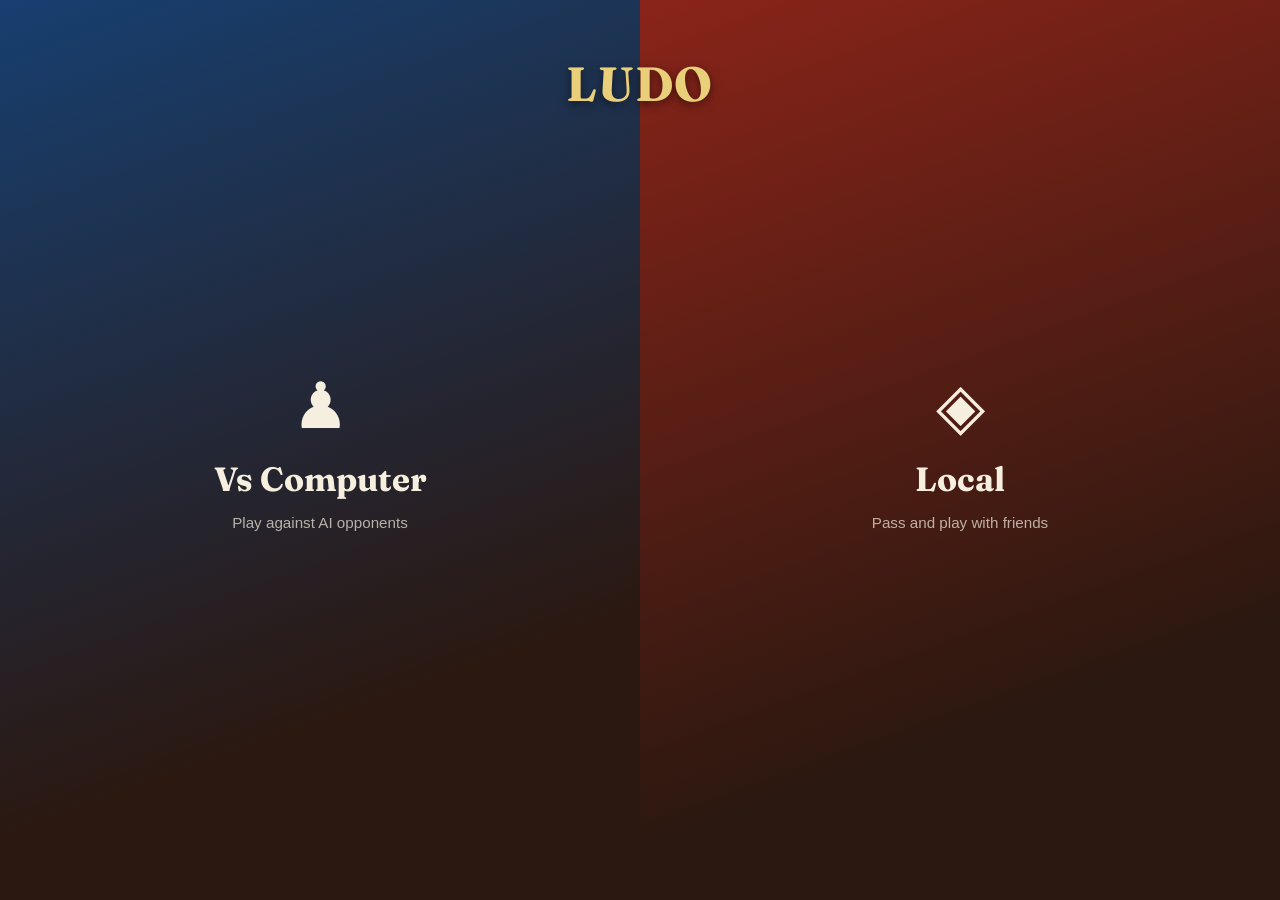
==== game.html @ f660180b "Initial commit" ====
<!DOCTYPE html>
<html lang="en">
<head>
<meta charset="UTF-8">
<meta name="viewport" content="width=device-width, initial-scale=1, viewport-fit=cover">
<title>Ludo — Game</title>
<link rel="stylesheet" href="css/style.css">
</head>
<body>

<div id="game" class="screen active">
  <div class="game-top">
    <div class="turn-banner" id="turnBanner"></div>
    <button class="quit-btn" id="quitBtn">Exit</button>
  </div>
  <div class="arena">
    <div class="table">
      <div class="dice-slot tl"></div>
      <div class="dice-slot tr"></div>
      <div class="board-wrap"><div class="board" id="board"></div></div>
      <div class="dice-slot bl"></div>
      <div class="dice-slot br"></div>
    </div>
  </div>
  <div class="log-line" id="logLine"></div>
</div>

<div class="winner-overlay" id="winnerOverlay">
  <h2 id="winnerText"></h2>
  <button class="start-btn" id="playAgainBtn">Play Again</button>
</div>

<script src="js/constants.js"></script>
<script src="js/storage.js"></script>
<script src="js/game-state.js"></script>
<script src="js/rules.js"></script>
<script src="js/ai.js"></script>
<script src="js/board.js"></script>
<script src="js/render.js"></script>
<script src="js/dice.js"></script>
<script src="js/game.js"></script>
</body>
</html>
---- css/style.css ----
@import url('https://fonts.googleapis.com/css2?family=Fraunces:wght@500;600;700&family=Inter:wght@400;500;600;700&display=swap');

:root{
  --wood-dark:#2b1810; --wood:#4a2e1f; --wood-light:#6b4226;
  --ivory:#f1e7d0; --ivory-2:#e8dabb;
  --ink:#2a1a10; --cream:#f6efe0;
  --red:#c0392b;   --red-d:#8a2419;
  --green:#1e8449; --green-d:#125c31;
  --yellow:#e1a014; --yellow-d:#a9760a;
  --blue:#2461a8;  --blue-d:#173f70;
  --gold:#c9a227; --gold-light:#e9cf7a; --gold-deep:#8a6f1c;
  --font-display:'Fraunces',serif; --font-body:'Inter',sans-serif;
}
*{box-sizing:border-box;margin:0;padding:0;}
html,body{height:100%;width:100%;overflow:hidden;position:fixed;inset:0;}
body{
  font-family:var(--font-body);
  background:radial-gradient(ellipse at 50% 30%,var(--wood-light) 0%,var(--wood) 55%,var(--wood-dark) 100%);
  color:var(--cream);
  display:flex;align-items:center;justify-content:center;
  padding-top:env(safe-area-inset-top,0px); padding-bottom:env(safe-area-inset-bottom,0px);
}

.screen{position:fixed;inset:0;display:none;flex-direction:column;align-items:center;justify-content:center;overflow:hidden;}
.screen.active{display:flex;}
@keyframes fadeIn{from{opacity:0;transform:translateY(10px);}to{opacity:1;transform:translateY(0);}}

/* ---------------- HOME ---------------- */
#home{flex-direction:row;}
.home-panel{
  flex:1;height:100%;display:flex;flex-direction:column;align-items:center;justify-content:center;gap:1.1em;
  cursor:pointer;position:relative;transition:flex .35s ease;border:none;background:none;color:var(--cream);
}
.home-panel:hover{flex:1.12;}
.home-panel.computer{background:linear-gradient(160deg,var(--blue-d),var(--wood-dark) 75%);}
.home-panel.local{background:linear-gradient(160deg,var(--red-d),var(--wood-dark) 75%);}
.home-panel .icon{font-size:clamp(2.6rem,6vw,4rem);}
.home-panel .label{font-family:var(--font-display);font-weight:700;font-size:clamp(1.3rem,3.4vw,2.1rem);}
.home-panel .sub{opacity:.7;font-size:clamp(.75rem,1.6vw,.95rem);max-width:70%;text-align:center;}
.home-title{
  position:absolute;top:6%;left:50%;transform:translateX(-50%);
  font-family:var(--font-display);font-weight:700;letter-spacing:.03em;
  font-size:clamp(1.8rem,4.4vw,3rem);color:var(--gold-light);
  text-shadow:0 3px 10px rgba(0,0,0,.5);z-index:2;pointer-events:none;
}

/* ---------------- SETUP ---------------- */
/* Each player is a full-bleed seat in their own game color, same recipe as the home panels. */
.tone-red{--tone:var(--red);--tone-d:var(--red-d);}
.tone-green{--tone:var(--green);--tone-d:var(--green-d);}
.tone-yellow{--tone:var(--yellow);--tone-d:var(--yellow-d);}
.tone-blue{--tone:var(--blue);--tone-d:var(--blue-d);}

.lineup{position:absolute;inset:0;display:flex;}
.seat{
  flex:0 1 0%;min-width:0;min-height:0;overflow:hidden;height:100%;
  display:flex;flex-direction:column;align-items:center;justify-content:center;gap:.9em;
  background:linear-gradient(160deg,var(--tone-d),var(--wood-dark) 75%);
  opacity:0;pointer-events:none;cursor:pointer;
  transition:flex-grow .35s ease,flex-basis .35s ease,opacity .3s ease,filter .2s ease;
}
.seat.active{flex:1 1 0%;opacity:1;pointer-events:auto;}
.seat.active:hover{filter:brightness(1.1);}
.seat-icon{font-size:clamp(2.4rem,5.6vw,3.6rem);color:var(--cream);}
.seat-extra{height:4.6rem;display:flex;flex-direction:column;align-items:center;justify-content:flex-end;gap:.5rem;}
.seat-team{font:600 .85rem var(--font-body);color:rgba(246,239,224,.85);text-shadow:0 2px 6px rgba(0,0,0,.4);}
.seat-colors{display:flex;gap:clamp(.4rem,1.2vw,.7rem);}
.color-dot{
  width:clamp(1.9rem,3vw,2.3rem);aspect-ratio:1;border-radius:50%;border:none;background:var(--tone);
  cursor:pointer;transition:transform .15s ease;
}
.color-dot:hover{transform:scale(1.12);}
.color-dot.sel{box-shadow:0 0 0 3px var(--cream);}
.seat-name{
  width:80%;max-width:11rem;background:none;border:none;border-bottom:1px solid rgba(246,239,224,.3);
  text-align:center;color:rgba(246,239,224,.72);font:500 .82rem var(--font-body);padding:.25em 0;
}
.seat-name::placeholder{color:rgba(246,239,224,.5);}
.seat-name:focus{outline:none;border-bottom-color:var(--gold-light);color:var(--cream);}

/* Back + count sit directly on the color, like the home title — no bar behind them. */
.back-btn{
  position:absolute;z-index:2;top:calc(env(safe-area-inset-top,0px) + 1.1rem);left:clamp(1rem,3vw,2rem);
  background:none;border:none;color:var(--cream);font:500 .9rem var(--font-body);cursor:pointer;
  text-shadow:0 1px 3px rgba(0,0,0,.9),0 2px 10px rgba(0,0,0,.65);padding:.6rem;margin:-.6rem;
}
.count-row{
  position:absolute;z-index:2;top:calc(env(safe-area-inset-top,0px) + 1rem);left:50%;transform:translateX(-50%);
  display:flex;gap:clamp(.9rem,2vw,1.5rem);
}
.count-opt{
  position:relative;background:none;border:none;color:rgba(246,239,224,.55);cursor:pointer;
  font:700 clamp(1.05rem,2.2vw,1.35rem) var(--font-display);text-shadow:0 1px 3px rgba(0,0,0,.9),0 2px 10px rgba(0,0,0,.65);
  padding:.6rem .3rem;margin:-.6rem 0;transition:color .15s ease;
}
.count-opt:hover{color:var(--cream);}
.count-opt.sel{color:var(--gold-light);}
/* underline, not color alone, marks the selection: gold-on-gold (the yellow seat) would otherwise vanish */
.count-opt.sel::after{
  content:'';position:absolute;left:50%;bottom:.2rem;transform:translateX(-50%);
  width:65%;height:2px;background:var(--gold-light);box-shadow:0 1px 4px rgba(0,0,0,.9);
}

/* Independent of player count - a separate axis, not a value bolted onto the count list.
   Its label ("Teams · 2v2") is computed from the current count in JS, not hardcoded here,
   so a future count that supports teams shows its own split without a markup change. */
.team-toggle{
  position:absolute;z-index:2;top:calc(env(safe-area-inset-top,0px) + 1.1rem);right:clamp(1rem,3vw,2rem);
  background:none;border:none;color:rgba(246,239,224,.55);cursor:pointer;
  font:700 clamp(.85rem,1.8vw,1.05rem) var(--font-display);text-shadow:0 1px 3px rgba(0,0,0,.9),0 2px 10px rgba(0,0,0,.65);
  padding:.6rem;margin:-.6rem;transition:color .15s ease;
}
.team-toggle[hidden]{display:none;}
.team-toggle:hover{color:var(--cream);}
.team-toggle.sel{color:var(--gold-light);}
.team-toggle.sel::after{
  content:'';display:block;margin:.2rem auto 0;width:65%;height:2px;
  background:var(--gold-light);box-shadow:0 1px 4px rgba(0,0,0,.9);
}

.setup-start{
  position:absolute;z-index:2;left:50%;bottom:calc(env(safe-area-inset-bottom,0px) + 1.4rem);transform:translateX(-50%);
  width:min(22rem,80%);padding:.85em 0;border-radius:6px;border:none;
  background:var(--cream);color:var(--wood-dark);
  font:700 clamp(1.05rem,2.4vw,1.3rem) var(--font-display);cursor:pointer;
}
.setup-start:active{transform:translateX(-50%) translateY(2px);}
#setup :focus-visible{outline:2px solid var(--gold-light);outline-offset:3px;}

/* Portrait: seats stack as rows; the icon steps aside to leave room. */
@media (max-aspect-ratio:1/1){
  .lineup{flex-direction:column;padding-bottom:6.5rem;}
  .seat{gap:.5em;}
  .seat-icon{display:none;}
}

/* Shared with the game's winner overlay (Play Again). */
.start-btn{
  align-self:center;padding:.75em 2.6em;border-radius:30px;border:none;
  background:linear-gradient(160deg,var(--gold-light),var(--gold) 70%);color:var(--wood-dark);
  font-weight:700;font-size:1rem;cursor:pointer;box-shadow:0 5px 0 var(--gold-deep);font-family:var(--font-body);
  flex:none;
}
.start-btn:active{transform:translateY(3px);box-shadow:0 2px 0 var(--gold-deep);}

/* ---------------- GAME ---------------- */
#game{
  justify-content:flex-start;gap:.6rem;
  padding:calc(env(safe-area-inset-top,0px) + .8rem) max(1rem,env(safe-area-inset-right,0px))
          calc(env(safe-area-inset-bottom,0px) + .6rem) max(1rem,env(safe-area-inset-left,0px));
}
.game-top{display:flex;justify-content:space-between;align-items:center;width:100%;max-width:46rem;}
.turn-banner{font-weight:600;font-size:clamp(.8rem,1.8vw,1rem);padding:.35em 1.1em;border-radius:20px;background:rgba(0,0,0,.32);display:flex;align-items:center;gap:.5em;}
.turn-dot{width:.7em;height:.7em;border-radius:50%;background:var(--tone);}
.quit-btn{background:none;border:1px solid rgba(255,255,255,.28);color:var(--cream);border-radius:16px;padding:.32em .95em;font-size:.72rem;cursor:pointer;opacity:.7;font-family:var(--font-body);}
.log-line{width:100%;max-width:46rem;text-align:center;font-size:.74rem;opacity:.65;min-height:1.4em;}

/* The arena takes whatever the banner and log leave over and measures it (container units);
   the table inside is sized from that, so the board is always a true square that fits.
   Tall arenas put the dice in rows above/below the board, wide ones in columns beside it. */
.arena{flex:1 1 0;min-height:0;width:100%;container:arena / size;display:grid;place-items:center;}
.table{
  --die:clamp(2.6rem,11cqmin,4.4rem);
  --board:min(100cqw,100cqh - 2*var(--die));
  display:grid;
  grid-template-areas:"tl tr" "board board" "bl br";
  grid-template-columns:repeat(2,calc(var(--board) / 2));
  grid-template-rows:var(--die) var(--board) var(--die);
}
@container arena (min-aspect-ratio:1/1){
  .table{
    --board:min(100cqh,100cqw - 2*var(--die));
    grid-template-areas:"tl board tr" "bl board br";
    grid-template-columns:var(--die) var(--board) var(--die);
    grid-template-rows:repeat(2,calc(var(--board) / 2));
  }
}

/* ---- dice ---- */
.dice-slot{display:grid;}
.dice-slot.tl{grid-area:tl;place-content:center start;} .dice-slot.tr{grid-area:tr;place-content:center end;}
.dice-slot.bl{grid-area:bl;place-content:center start;} .dice-slot.br{grid-area:br;place-content:center end;}
@container arena (min-aspect-ratio:1/1){
  .dice-slot.tl,.dice-slot.tr{place-content:start center;}
  .dice-slot.bl,.dice-slot.br{place-content:end center;}
}
.dice-cube{
  width:calc(var(--die) * .78);aspect-ratio:1/1;background:color-mix(in srgb,var(--tone) 16%,var(--cream));border-radius:20%;
  display:grid;grid-template-columns:repeat(3,1fr);grid-template-rows:repeat(3,1fr);padding:11%;
  box-shadow:0 4px 0 rgba(0,0,0,.3),0 0 0 2px var(--tone),0 8px 14px rgba(0,0,0,.4);cursor:pointer;
  transition:filter .15s,transform .15s;border:2px solid rgba(0,0,0,.08);
}
.dice-cube.disabled{filter:saturate(.55) brightness(.72);cursor:default;pointer-events:none;}
.dice-cube.active-glow{box-shadow:0 4px 0 rgba(0,0,0,.3),0 0 0 3px var(--gold),0 0 1rem rgba(233,207,122,.6),0 8px 14px rgba(0,0,0,.4);}
.dice-cube.rolling{animation:diceShake .13s linear infinite;}
@keyframes diceShake{0%{transform:rotate(-6deg);}50%{transform:rotate(6deg);}100%{transform:rotate(-6deg);}}
.pip{width:100%;height:100%;border-radius:50%;background:var(--ink);opacity:0;align-self:center;justify-self:center;}
.pip.on{opacity:1;}

/* ---- board ---- */
/* Same language as the home and setup screens: colour blocks that fade from the tone into wood,
   cream on top, no frame. Board.js sets --grid, --yard, --court, --core and --core-at from constants.js. */
.board-wrap{grid-area:board;border-radius:.9rem;overflow:hidden;box-shadow:0 1rem 2.2rem rgba(0,0,0,.5);}
.board{
  --line:rgba(42,26,16,.16);
  position:relative;width:100%;height:100%;
  display:grid;grid-template:repeat(var(--grid),1fr) / repeat(var(--grid),1fr);
  background:var(--cream);
}

/* Each yard owns a quarter of the board: a colour panel reaching under the cross to the centre, so the
   corners of the centre square carry the yard's colour and no square shows around the circle. The cross
   cells sit on top of it. The yard itself only places the courtyard. */
.yard{display:grid;grid-template:repeat(var(--yard),1fr) / repeat(var(--yard),1fr);}
.yard.tl{grid-area:1 / 1 / span var(--yard) / span var(--yard);}
.yard.tr{grid-area:1 / span var(--yard) / span var(--yard) / -1;}
.yard.bl{grid-area:span var(--yard) / 1 / -1 / span var(--yard);}
.yard.br{grid-area:span var(--yard) / span var(--yard) / -1 / -1;}
.quarter{
  position:absolute;width:50%;height:50%;
  background:linear-gradient(var(--toward),var(--wood-dark),var(--tone-d) 45%,var(--tone));
}
.yard.tl .quarter{top:0;left:0;--toward:to bottom right;}
.yard.tr .quarter{top:0;right:0;--toward:to bottom left;}
.yard.bl .quarter{bottom:0;left:0;--toward:to top right;}
.yard.br .quarter{bottom:0;right:0;--toward:to top left;}
.yard.idle .quarter{background:var(--ivory-2);}
.courtyard{
  grid-area:2 / 2 / span var(--court) / span var(--court);
  position:relative;display:grid;grid-template:1fr 1fr / 1fr 1fr;place-items:center;
  background:radial-gradient(circle at 50% 40%,#fffaf0,var(--cream) 70%,var(--ivory-2));border-radius:12%;
  box-shadow:inset 0 .25rem .5rem rgba(0,0,0,.22),0 1px 0 rgba(255,255,255,.18);
}
.socket{
  width:62%;aspect-ratio:1/1;border-radius:50%;background:color-mix(in srgb,var(--tone) 30%,var(--ivory-2));
  box-shadow:inset 0 .18rem .35rem rgba(0,0,0,.45),0 1px 0 rgba(255,255,255,.7);
}

/* Cells: ring (shared track) and lane (a colour's home stretch). A start cell is a ring cell. */
.cell{
  position:relative;background:linear-gradient(180deg,#fffaf0,var(--cream) 60%,var(--ivory-2));
  box-shadow:inset 0 0 0 1px var(--line),inset 0 -.14rem 0 rgba(0,0,0,.07);
}
.cell.lane,.cell.start{
  --line:rgba(255,255,255,.35);
  background:linear-gradient(180deg,color-mix(in srgb,var(--tone) 78%,white),var(--tone) 60%,var(--tone-d));
}
.cell.lane.idle{--line:rgba(42,26,16,.16);background:var(--ivory-2);}
.cell.safe::after{
  content:'';position:absolute;inset:22%;background:var(--wood-light);
  clip-path:polygon(50% 0%,63% 38%,100% 38%,69% 61%,82% 100%,50% 76%,18% 100%,31% 61%,0% 38%,37% 38%);
}
.cell.start.safe::after{background:var(--cream);}

/* The centre circle, inscribed in the CORE_SIZE square: its edge never reaches a cell. The rim, wedge seams
   and hub are drawn inside it, in percentages, so it stays exact at any board size. */
.core{
  grid-area:var(--core-at) / var(--core-at) / span var(--core) / span var(--core);
  position:relative;z-index:2;border-radius:50%;overflow:hidden;background:var(--wood-dark);
  box-shadow:0 .15rem .4rem rgba(0,0,0,.35);
}
.wedge{position:absolute;inset:0;background:linear-gradient(160deg,color-mix(in srgb,var(--tone) 80%,white),var(--tone) 55%,var(--tone-d));}
.wedge.idle{background:var(--ivory-2);}
.wedge.tl{clip-path:polygon(0 0,0 100%,50% 50%);}      /* left  : tl's lane arrives from the left   */
.wedge.tr{clip-path:polygon(0 0,100% 0,50% 50%);}      /* top   : tr's lane arrives from the top    */
.wedge.br{clip-path:polygon(100% 0,100% 100%,50% 50%);}/* right : br's lane arrives from the right  */
.wedge.bl{clip-path:polygon(0 100%,100% 100%,50% 50%);}/* bottom: bl's lane arrives from the bottom */
.core::before{ /* rim and seams between the wedges */
  content:'';position:absolute;inset:0;z-index:1;
  background:
    radial-gradient(circle closest-side,transparent 91%,var(--cream) 91% 95%,var(--wood-dark) 95%),
    repeating-conic-gradient(from 44.5deg,var(--cream) 0 1deg,transparent 1deg 90deg);
}
.core::after{ /* hub */
  content:'';position:absolute;inset:38%;z-index:2;border-radius:50%;
  background:radial-gradient(circle at 35% 30%,#fffaf0,var(--cream) 60%,var(--ivory-2));
  box-shadow:0 0 0 .14rem var(--wood-dark),0 .12rem .3rem rgba(0,0,0,.5);
}

/* ---- pieces ---- */
/* --x / --y are the piece's centre in cell units, set by Ludo.placePieces. Size and centring are
   in percentages of the board, so a piece follows the board whatever size it is drawn at. */
.piece{
  --k:1;--size:calc(100% / var(--grid) * .62);
  position:absolute;z-index:6;
  left:calc(var(--x) * 100% / var(--grid));top:calc(var(--y) * 100% / var(--grid));
  width:var(--size);aspect-ratio:1/1;margin:calc(var(--size) / -2);
  border-radius:50% 50% 50% 4%;rotate:-45deg;scale:var(--k);
  background:radial-gradient(circle at 70% 30%,color-mix(in srgb,var(--tone) 62%,white),var(--tone) 55%,var(--tone-d));
  box-shadow:0 .15rem .3rem rgba(0,0,0,.5),inset 0 0 0 .13rem rgba(255,255,255,.6);
  transition:left .45s cubic-bezier(.4,0,.2,1),top .45s cubic-bezier(.4,0,.2,1),scale .2s ease;
}
.piece.stacked{--k:.76;}
.piece.done{--k:.58;}
.piece.movable{
  z-index:8;cursor:pointer;animation:pulse 1s ease-in-out infinite;
  box-shadow:0 0 0 .16rem var(--gold-light),0 .15rem .5rem rgba(0,0,0,.6),inset 0 0 0 .13rem rgba(255,255,255,.6);
}
@keyframes pulse{0%,100%{scale:var(--k);}50%{scale:calc(var(--k) * 1.22);}}

@media (prefers-reduced-motion:reduce){
  .piece{transition-duration:.01s;}
  .piece.movable,.dice-cube.rolling{animation:none;}
}

.winner-overlay{position:fixed;inset:0;background:rgba(15,8,4,.85);display:none;align-items:center;justify-content:center;flex-direction:column;gap:1.1em;z-index:50;}
.winner-overlay.active{display:flex;animation:fadeIn .4s ease both;}
.winner-overlay h2{font-family:var(--font-display);font-size:clamp(1.5rem,4.4vw,2.2rem);color:var(--gold-light);text-align:center;padding:0 1em;}
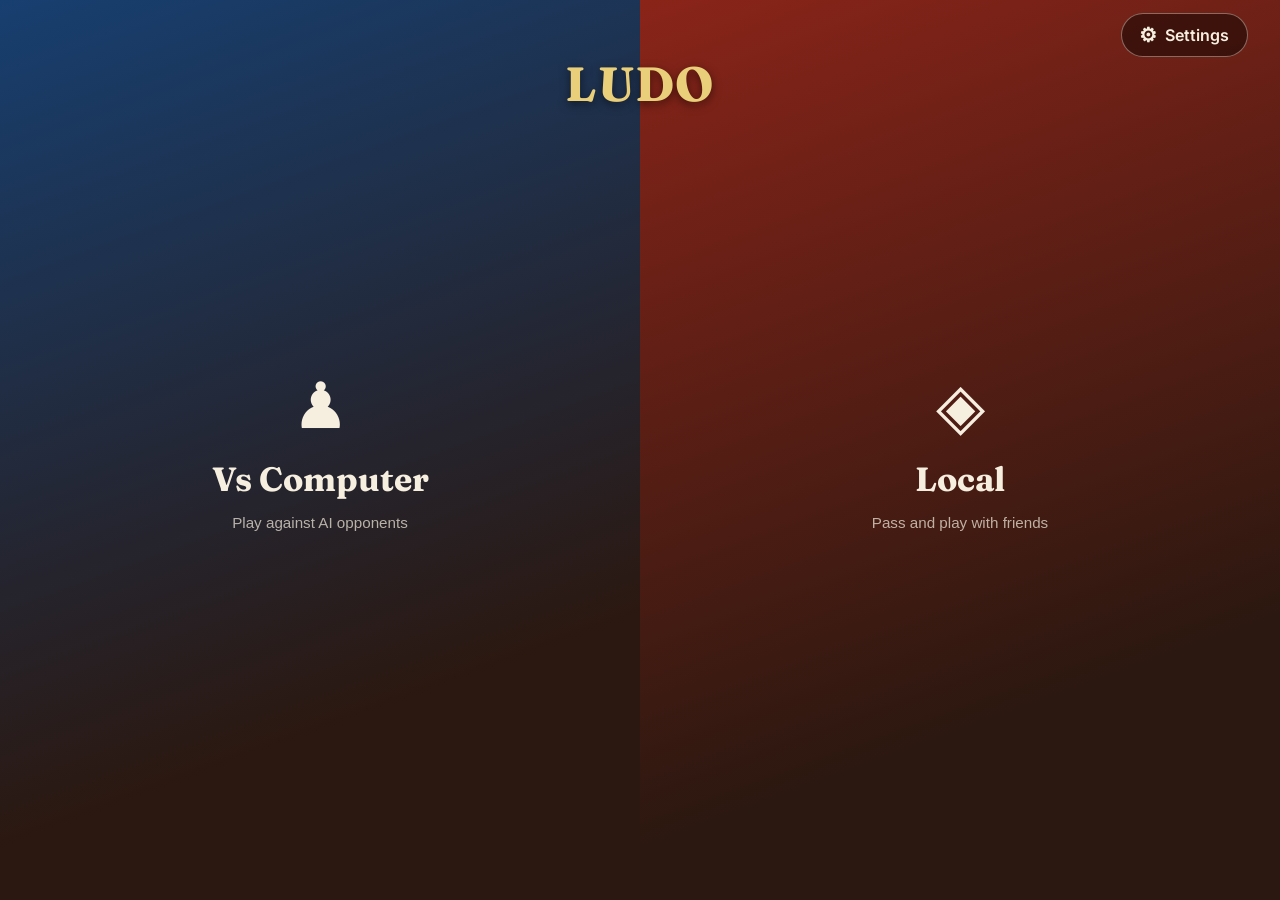
==== commit db58a56f: "Added transition, optimized rendering" ====
--- a/game.html
+++ b/game.html
@@ -5,14 +5,26 @@
 <meta name="viewport" content="width=device-width, initial-scale=1, viewport-fit=cover">
 <title>Ludo — Game</title>
 <link rel="stylesheet" href="css/style.css">
+<link rel="preload" href="fonts/fraunces-latin-wght-normal.woff2" as="font" type="font/woff2" crossorigin>
+<link rel="preload" href="fonts/inter-latin-wght-normal.woff2" as="font" type="font/woff2" crossorigin>
+<link rel="prefetch" href="index.html">
+<link rel="prefetch" href="js/state.js" as="script">
+<link rel="prefetch" href="js/home.js" as="script">
+<script defer blocking="render" src="js/constants.js"></script>
+<script defer blocking="render" src="js/storage.js"></script>
+<script defer blocking="render" src="js/game-state.js"></script>
+<script defer blocking="render" src="js/rules.js"></script>
+<script defer blocking="render" src="js/ai.js"></script>
+<script defer blocking="render" src="js/board.js"></script>
+<script defer blocking="render" src="js/render.js"></script>
+<script defer blocking="render" src="js/dice.js"></script>
+<script defer blocking="render" src="js/game.js"></script>
 </head>
 <body>
 
 <div id="game" class="screen active">
-  <div class="game-top">
-    <div class="turn-banner" id="turnBanner"></div>
-    <button class="quit-btn" id="quitBtn">Exit</button>
-  </div>
+  <button type="button" class="back-btn" id="quitBtn">← Exit</button>
+  <div class="turn-title" id="turnTitle"></div>
   <div class="arena">
     <div class="table">
       <div class="dice-slot tl"></div>
@@ -22,22 +34,12 @@
       <div class="dice-slot br"></div>
     </div>
   </div>
-  <div class="log-line" id="logLine"></div>
 </div>
 
 <div class="winner-overlay" id="winnerOverlay">
   <h2 id="winnerText"></h2>
-  <button class="start-btn" id="playAgainBtn">Play Again</button>
+  <button type="button" class="cream-btn" id="playAgainBtn">Play again</button>
 </div>
 
-<script src="js/constants.js"></script>
-<script src="js/storage.js"></script>
-<script src="js/game-state.js"></script>
-<script src="js/rules.js"></script>
-<script src="js/ai.js"></script>
-<script src="js/board.js"></script>
-<script src="js/render.js"></script>
-<script src="js/dice.js"></script>
-<script src="js/game.js"></script>
 </body>
 </html>
--- a/css/style.css
+++ b/css/style.css
@@ -1,16 +1,23 @@
-@import url('https://fonts.googleapis.com/css2?family=Fraunces:wght@500;600;700&family=Inter:wght@400;500;600;700&display=swap');
+/* Self-hosted (latin subset, variable weight): same origin as the game, so a cold load never waits on a third party.
+   `block` keeps text hidden for a moment rather than drawn in a fallback face that then jumps. */
+@font-face{font-family:'Fraunces';font-style:normal;font-weight:100 900;font-display:block;src:url('../fonts/fraunces-latin-wght-normal.woff2') format('woff2');}
+@font-face{font-family:'Inter';font-style:normal;font-weight:100 900;font-display:block;src:url('../fonts/inter-latin-wght-normal.woff2') format('woff2');}
 
 :root{
   --wood-dark:#2b1810; --wood:#4a2e1f; --wood-light:#6b4226;
-  --ivory:#f1e7d0; --ivory-2:#e8dabb;
-  --ink:#2a1a10; --cream:#f6efe0;
+  --ivory-2:#e8dabb;
+  --cream:#f6efe0;
   --red:#c0392b;   --red-d:#8a2419;
   --green:#1e8449; --green-d:#125c31;
   --yellow:#e1a014; --yellow-d:#a9760a;
   --blue:#2461a8;  --blue-d:#173f70;
-  --gold:#c9a227; --gold-light:#e9cf7a; --gold-deep:#8a6f1c;
+  --gold-light:#e9cf7a; --gold-glow:#ffb800;
   --font-display:'Fraunces',serif; --font-body:'Inter',sans-serif;
 }
+/* Registered so a colour swap can be eased (the game screen takes the mover's colour). */
+@property --tone{syntax:'<color>';inherits:true;initial-value:transparent;}
+@property --tone-d{syntax:'<color>';inherits:true;initial-value:transparent;}
+/* The gold ring on a die waiting to be rolled; registered so blink can fade it. */
 *{box-sizing:border-box;margin:0;padding:0;}
 html,body{height:100%;width:100%;overflow:hidden;position:fixed;inset:0;}
 body{
@@ -25,6 +32,13 @@
 .screen.active{display:flex;}
 @keyframes fadeIn{from{opacity:0;transform:translateY(10px);}to{opacity:1;transform:translateY(0);}}
 
+/* Every screen is its own page, so a page change is a full reload. Opting in here (all pages share this file)
+   makes the browser cross-fade from the old page to the new one; browsers without support just switch pages. */
+@media (prefers-reduced-motion:no-preference){
+  @view-transition{navigation:auto;}
+  ::view-transition-group(root){animation-duration:.18s;}
+}
+
 /* ---------------- HOME ---------------- */
 #home{flex-direction:row;}
 .home-panel{
@@ -37,12 +51,24 @@
 .home-panel .icon{font-size:clamp(2.6rem,6vw,4rem);}
 .home-panel .label{font-family:var(--font-display);font-weight:700;font-size:clamp(1.3rem,3.4vw,2.1rem);}
 .home-panel .sub{opacity:.7;font-size:clamp(.75rem,1.6vw,.95rem);max-width:70%;text-align:center;}
-.home-title{
+.home-title,.settings-title{
   position:absolute;top:6%;left:50%;transform:translateX(-50%);
   font-family:var(--font-display);font-weight:700;letter-spacing:.03em;
   font-size:clamp(1.8rem,4.4vw,3rem);color:var(--gold-light);
   text-shadow:0 3px 10px rgba(0,0,0,.5);z-index:2;pointer-events:none;
 }
+
+/* The way into the settings: a labelled pill on a dark backing, so it stays readable over either panel colour,
+   with a target at least 44px tall (the touch-size guideline) rather than a few pixels of bare text. */
+.settings-link{
+  position:absolute;z-index:2;top:calc(env(safe-area-inset-top,0px) + .8rem);right:clamp(1rem,3vw,2rem);
+  display:flex;align-items:center;gap:.5rem;min-height:2.75rem;padding:0 1.1rem;
+  border:1px solid rgba(246,239,224,.4);border-radius:999px;background:rgba(20,8,4,.55);
+  color:var(--cream);font:600 1rem var(--font-body);text-decoration:none;
+  transition:background .15s ease,border-color .15s ease;
+}
+.settings-link:hover{background:rgba(20,8,4,.8);border-color:var(--gold-light);}
+.settings-icon{font-size:1.25rem;line-height:1;}
 
 /* ---------------- SETUP ---------------- */
 /* Each player is a full-bleed seat in their own game color, same recipe as the home panels. */
@@ -57,7 +83,7 @@
   display:flex;flex-direction:column;align-items:center;justify-content:center;gap:.9em;
   background:linear-gradient(160deg,var(--tone-d),var(--wood-dark) 75%);
   opacity:0;pointer-events:none;cursor:pointer;
-  transition:flex-grow .35s ease,flex-basis .35s ease,opacity .3s ease,filter .2s ease;
+  transition:flex-grow .35s ease,flex-basis .35s ease,padding-bottom .35s ease,opacity .3s ease,filter .2s ease;
 }
 .seat.active{flex:1 1 0%;opacity:1;pointer-events:auto;}
 .seat.active:hover{filter:brightness(1.1);}
@@ -78,7 +104,7 @@
 .seat-name::placeholder{color:rgba(246,239,224,.5);}
 .seat-name:focus{outline:none;border-bottom-color:var(--gold-light);color:var(--cream);}
 
-/* Back + count sit directly on the color, like the home title — no bar behind them. */
+/* Back/Exit + count sit directly on the color, like the home title — no bar behind them. */
 .back-btn{
   position:absolute;z-index:2;top:calc(env(safe-area-inset-top,0px) + 1.1rem);left:clamp(1rem,3vw,2rem);
   background:none;border:none;color:var(--cream);font:500 .9rem var(--font-body);cursor:pointer;
@@ -118,49 +144,67 @@
   background:var(--gold-light);box-shadow:0 1px 4px rgba(0,0,0,.9);
 }
 
-.setup-start{
-  position:absolute;z-index:2;left:50%;bottom:calc(env(safe-area-inset-bottom,0px) + 1.4rem);transform:translateX(-50%);
+.cream-btn{
   width:min(22rem,80%);padding:.85em 0;border-radius:6px;border:none;
   background:var(--cream);color:var(--wood-dark);
   font:700 clamp(1.05rem,2.4vw,1.3rem) var(--font-display);cursor:pointer;
 }
+.setup-start{position:absolute;z-index:2;left:50%;bottom:calc(env(safe-area-inset-bottom,0px) + 1.4rem);transform:translateX(-50%);}
 .setup-start:active{transform:translateX(-50%) translateY(2px);}
-#setup :focus-visible{outline:2px solid var(--gold-light);outline-offset:3px;}
-
-/* Portrait: seats stack as rows; the icon steps aside to leave room. */
+#home :focus-visible,#setup :focus-visible,#settings :focus-visible,#game :focus-visible{outline:2px solid var(--gold-light);outline-offset:3px;}
+
+/* Portrait: seats stack as rows and run to the bottom of the screen; the icon steps aside to leave room. The
+   Start button floats over the last seat, so that seat keeps its content clear of the button. */
 @media (max-aspect-ratio:1/1){
-  .lineup{flex-direction:column;padding-bottom:6.5rem;}
+  .lineup{flex-direction:column;--start-clear:calc(env(safe-area-inset-bottom,0px) + 6.5rem);}
   .seat{gap:.5em;}
+  .seat.active:not(:has(~ .seat.active)){padding-bottom:var(--start-clear);}
   .seat-icon{display:none;}
 }
 
-/* Shared with the game's winner overlay (Play Again). */
-.start-btn{
-  align-self:center;padding:.75em 2.6em;border-radius:30px;border:none;
-  background:linear-gradient(160deg,var(--gold-light),var(--gold) 70%);color:var(--wood-dark);
-  font-weight:700;font-size:1rem;cursor:pointer;box-shadow:0 5px 0 var(--gold-deep);font-family:var(--font-body);
-  flex:none;
-}
-.start-btn:active{transform:translateY(3px);box-shadow:0 2px 0 var(--gold-deep);}
+/* ---------------- SETTINGS ---------------- */
+/* One group per setting, centred on the wood. Options are text on the field: dim until hovered, gold and
+   underlined when chosen (the underline, not colour alone, marks the choice). */
+#settings{gap:2.2rem;}
+.setting{display:flex;flex-direction:column;align-items:center;gap:1.4rem;}
+.setting-label{
+  font:600 clamp(.85rem,1.8vw,1.05rem) var(--font-body);letter-spacing:.08em;text-transform:uppercase;
+  color:rgba(246,239,224,.7);
+}
+.setting-options{display:flex;gap:clamp(2rem,8vw,4.5rem);}
+.piece-opt{
+  --tone:rgba(246,239,224,.55);
+  display:flex;flex-direction:column;align-items:center;gap:.8rem;padding:.6rem;
+  background:none;border:none;cursor:pointer;color:var(--tone);
+  font:700 clamp(1.05rem,2.2vw,1.35rem) var(--font-display);transition:--tone .15s ease;
+}
+.piece-opt:hover{--tone:var(--cream);}
+.piece-opt.sel{--tone:var(--gold-light);}
+.piece-opt .token{width:clamp(3rem,9vw,4.4rem);}
+.piece-opt.sel .piece-label{text-decoration:underline 2px;text-underline-offset:.35em;}
 
 /* ---------------- GAME ---------------- */
+/* The whole screen is the colour of whoever's turn it is - same recipe as a setup seat - and eases to the
+   next mover's colour when the turn passes. Render.js puts the mover's tone class on #game. */
 #game{
-  justify-content:flex-start;gap:.6rem;
-  padding:calc(env(safe-area-inset-top,0px) + .8rem) max(1rem,env(safe-area-inset-right,0px))
-          calc(env(safe-area-inset-bottom,0px) + .6rem) max(1rem,env(safe-area-inset-left,0px));
-}
-.game-top{display:flex;justify-content:space-between;align-items:center;width:100%;max-width:46rem;}
-.turn-banner{font-weight:600;font-size:clamp(.8rem,1.8vw,1rem);padding:.35em 1.1em;border-radius:20px;background:rgba(0,0,0,.32);display:flex;align-items:center;gap:.5em;}
-.turn-dot{width:.7em;height:.7em;border-radius:50%;background:var(--tone);}
-.quit-btn{background:none;border:1px solid rgba(255,255,255,.28);color:var(--cream);border-radius:16px;padding:.32em .95em;font-size:.72rem;cursor:pointer;opacity:.7;font-family:var(--font-body);}
-.log-line{width:100%;max-width:46rem;text-align:center;font-size:.74rem;opacity:.65;min-height:1.4em;}
-
-/* The arena takes whatever the banner and log leave over and measures it (container units);
+  justify-content:flex-start;
+  background:linear-gradient(160deg,var(--tone-d),var(--wood-dark) 75%);
+  transition:--tone-d .45s ease;
+  padding:calc(env(safe-area-inset-top,0px) + 3.4rem) max(1rem,env(safe-area-inset-right,0px))
+          calc(env(safe-area-inset-bottom,0px) + .8rem) max(1rem,env(safe-area-inset-left,0px));
+}
+.turn-title{
+  position:absolute;z-index:2;top:calc(env(safe-area-inset-top,0px) + 1rem);left:50%;transform:translateX(-50%);
+  font:700 clamp(1.05rem,2.2vw,1.35rem) var(--font-display);white-space:nowrap;
+  text-shadow:0 1px 3px rgba(0,0,0,.9),0 2px 10px rgba(0,0,0,.65);
+}
+
+/* The arena takes whatever the title leaves over and measures it (container units);
    the table inside is sized from that, so the board is always a true square that fits.
    Tall arenas put the dice in rows above/below the board, wide ones in columns beside it. */
 .arena{flex:1 1 0;min-height:0;width:100%;container:arena / size;display:grid;place-items:center;}
 .table{
-  --die:clamp(2.6rem,11cqmin,4.4rem);
+  --die:clamp(3rem,15cqmin,5.6rem);
   --board:min(100cqw,100cqh - 2*var(--die));
   display:grid;
   grid-template-areas:"tl tr" "board board" "bl br";
@@ -184,125 +228,127 @@
   .dice-slot.tl,.dice-slot.tr{place-content:start center;}
   .dice-slot.bl,.dice-slot.br{place-content:end center;}
 }
+/* A die is a board cell that rolls: the same cream tile, with pips in its player's colour. Only the die of
+   whoever is on the move is at full strength; its ring blinks while it waits to be rolled. */
 .dice-cube{
-  width:calc(var(--die) * .78);aspect-ratio:1/1;background:color-mix(in srgb,var(--tone) 16%,var(--cream));border-radius:20%;
-  display:grid;grid-template-columns:repeat(3,1fr);grid-template-rows:repeat(3,1fr);padding:11%;
-  box-shadow:0 4px 0 rgba(0,0,0,.3),0 0 0 2px var(--tone),0 8px 14px rgba(0,0,0,.4);cursor:pointer;
-  transition:filter .15s,transform .15s;border:2px solid rgba(0,0,0,.08);
-}
-.dice-cube.disabled{filter:saturate(.55) brightness(.72);cursor:default;pointer-events:none;}
-.dice-cube.active-glow{box-shadow:0 4px 0 rgba(0,0,0,.3),0 0 0 3px var(--gold),0 0 1rem rgba(233,207,122,.6),0 8px 14px rgba(0,0,0,.4);}
+  position:relative;width:calc(var(--die) * .82);aspect-ratio:1/1;border-radius:14%;
+  background:linear-gradient(180deg,#fffaf0,var(--cream) 60%,var(--ivory-2));
+  display:grid;grid-template-columns:repeat(3,1fr);grid-template-rows:repeat(3,1fr);padding:12%;
+  box-shadow:0 .2rem 0 rgba(0,0,0,.28),0 .5rem .9rem rgba(0,0,0,.4);
+  opacity:.55;pointer-events:none;transition:opacity .3s ease;
+}
+.dice-cube.turn{opacity:1;}
+.dice-cube.ready{cursor:pointer;pointer-events:auto;}
+/* The ring is a layer of its own so that blinking it is only an opacity fade, which the GPU does without the
+   page re-styling and repainting every frame. Mid-roll it stays lit while the die shakes. */
+.dice-cube.ready::after{
+  content:'';position:absolute;inset:0;border-radius:inherit;box-shadow:0 0 0 .16rem var(--gold-light);
+  animation:blink 1s ease-in-out infinite;
+}
 .dice-cube.rolling{animation:diceShake .13s linear infinite;}
+.dice-cube.rolling::after{animation:none;}
 @keyframes diceShake{0%{transform:rotate(-6deg);}50%{transform:rotate(6deg);}100%{transform:rotate(-6deg);}}
-.pip{width:100%;height:100%;border-radius:50%;background:var(--ink);opacity:0;align-self:center;justify-self:center;}
+.pip{width:100%;height:100%;border-radius:50%;background:var(--tone-d);opacity:0;align-self:center;justify-self:center;}
 .pip.on{opacity:1;}
 
 /* ---- board ---- */
-/* Same language as the home and setup screens: colour blocks that fade from the tone into wood,
-   cream on top, no frame. Board.js sets --grid, --yard, --court, --core and --core-at from constants.js. */
-.board-wrap{grid-area:board;border-radius:.9rem;overflow:hidden;box-shadow:0 1rem 2.2rem rgba(0,0,0,.5);}
+/* The four setup seats set into one wood table. Each yard is a colour field with a crisp edge that fades into
+   the wood toward the centre; the track is a path of cream beads across the wood between them; the centre
+   is where the four colours meet. Board.js sets --grid, --yard, --court, --core and --core-at from constants.js. */
+.board-wrap{grid-area:board;border-radius:.25rem;overflow:hidden;box-shadow:0 0 0 1px rgba(246,239,224,.14),0 1rem 2.2rem rgba(0,0,0,.5);}
 .board{
-  --line:rgba(42,26,16,.16);
   position:relative;width:100%;height:100%;
   display:grid;grid-template:repeat(var(--grid),1fr) / repeat(var(--grid),1fr);
-  background:var(--cream);
-}
-
-/* Each yard owns a quarter of the board: a colour panel reaching under the cross to the centre, so the
-   corners of the centre square carry the yard's colour and no square shows around the circle. The cross
-   cells sit on top of it. The yard itself only places the courtyard. */
-.yard{display:grid;grid-template:repeat(var(--yard),1fr) / repeat(var(--yard),1fr);}
+  background:var(--wood-dark);
+}
+
+/* A yard owns a YARD_SIZE square in its corner: the seat's colour field, and the four wells its pieces wait in. */
+.yard{position:relative;display:grid;grid-template:repeat(var(--yard),1fr) / repeat(var(--yard),1fr);}
 .yard.tl{grid-area:1 / 1 / span var(--yard) / span var(--yard);}
 .yard.tr{grid-area:1 / span var(--yard) / span var(--yard) / -1;}
 .yard.bl{grid-area:span var(--yard) / 1 / -1 / span var(--yard);}
 .yard.br{grid-area:span var(--yard) / span var(--yard) / -1 / -1;}
-.quarter{
-  position:absolute;width:50%;height:50%;
-  background:linear-gradient(var(--toward),var(--wood-dark),var(--tone-d) 45%,var(--tone));
-}
-.yard.tl .quarter{top:0;left:0;--toward:to bottom right;}
-.yard.tr .quarter{top:0;right:0;--toward:to bottom left;}
-.yard.bl .quarter{bottom:0;left:0;--toward:to top right;}
-.yard.br .quarter{bottom:0;right:0;--toward:to top left;}
-.yard.idle .quarter{background:var(--ivory-2);}
+.quarter{position:absolute;inset:0;background:linear-gradient(var(--toward),var(--tone),var(--tone-d) 45%,var(--wood-dark));}
+.yard.tl .quarter{--toward:to bottom right;}
+.yard.tr .quarter{--toward:to bottom left;}
+.yard.bl .quarter{--toward:to top right;}
+.yard.br .quarter{--toward:to top left;}
+.yard.idle .quarter{background:var(--wood);}
 .courtyard{
   grid-area:2 / 2 / span var(--court) / span var(--court);
   position:relative;display:grid;grid-template:1fr 1fr / 1fr 1fr;place-items:center;
-  background:radial-gradient(circle at 50% 40%,#fffaf0,var(--cream) 70%,var(--ivory-2));border-radius:12%;
-  box-shadow:inset 0 .25rem .5rem rgba(0,0,0,.22),0 1px 0 rgba(255,255,255,.18);
-}
-.socket{
-  width:62%;aspect-ratio:1/1;border-radius:50%;background:color-mix(in srgb,var(--tone) 30%,var(--ivory-2));
-  box-shadow:inset 0 .18rem .35rem rgba(0,0,0,.45),0 1px 0 rgba(255,255,255,.7);
-}
-
-/* Cells: ring (shared track) and lane (a colour's home stretch). A start cell is a ring cell. */
-.cell{
-  position:relative;background:linear-gradient(180deg,#fffaf0,var(--cream) 60%,var(--ivory-2));
-  box-shadow:inset 0 0 0 1px var(--line),inset 0 -.14rem 0 rgba(0,0,0,.07);
-}
-.cell.lane,.cell.start{
-  --line:rgba(255,255,255,.35);
-  background:linear-gradient(180deg,color-mix(in srgb,var(--tone) 78%,white),var(--tone) 60%,var(--tone-d));
-}
-.cell.lane.idle{--line:rgba(42,26,16,.16);background:var(--ivory-2);}
+}
+.socket{width:50%;aspect-ratio:1/1;border-radius:50%;background:rgba(20,8,4,.4);box-shadow:inset 0 .12rem .3rem rgba(0,0,0,.45);}
+
+/* Cells: ring (shared track) and lane (a colour's home stretch). Each is a bead on the wood; a start cell
+   is a ring cell in its player's colour. */
+.cell{position:relative;}
+.cell::before{content:'';position:absolute;inset:9%;border-radius:50%;background:var(--cream);}
+.cell.lane::before,.cell.start::before{background:var(--tone);}
+.cell.lane.idle::before{background:var(--wood);}
 .cell.safe::after{
-  content:'';position:absolute;inset:22%;background:var(--wood-light);
-  clip-path:polygon(50% 0%,63% 38%,100% 38%,69% 61%,82% 100%,50% 76%,18% 100%,31% 61%,0% 38%,37% 38%);
+  content:'';position:absolute;inset:26%;background:var(--wood-light);
+  clip-path:polygon(50% 0,62% 38%,100% 50%,62% 62%,50% 100%,38% 62%,0 50%,38% 38%);
 }
 .cell.start.safe::after{background:var(--cream);}
 
-/* The centre circle, inscribed in the CORE_SIZE square: its edge never reaches a cell. The rim, wedge seams
-   and hub are drawn inside it, in percentages, so it stays exact at any board size. */
+/* The centre: CORE_SIZE squared, cut on both diagonals into one triangle per corner, each facing the lane
+   that feeds it. Finished pieces rest in their colour's triangle. */
 .core{
   grid-area:var(--core-at) / var(--core-at) / span var(--core) / span var(--core);
-  position:relative;z-index:2;border-radius:50%;overflow:hidden;background:var(--wood-dark);
-  box-shadow:0 .15rem .4rem rgba(0,0,0,.35);
-}
-.wedge{position:absolute;inset:0;background:linear-gradient(160deg,color-mix(in srgb,var(--tone) 80%,white),var(--tone) 55%,var(--tone-d));}
-.wedge.idle{background:var(--ivory-2);}
+  position:relative;overflow:hidden;background:var(--wood-dark);
+}
+.wedge{position:absolute;inset:0;background:var(--tone);}
+.wedge.idle{background:var(--wood);}
 .wedge.tl{clip-path:polygon(0 0,0 100%,50% 50%);}      /* left  : tl's lane arrives from the left   */
 .wedge.tr{clip-path:polygon(0 0,100% 0,50% 50%);}      /* top   : tr's lane arrives from the top    */
 .wedge.br{clip-path:polygon(100% 0,100% 100%,50% 50%);}/* right : br's lane arrives from the right  */
 .wedge.bl{clip-path:polygon(0 100%,100% 100%,50% 50%);}/* bottom: bl's lane arrives from the bottom */
-.core::before{ /* rim and seams between the wedges */
-  content:'';position:absolute;inset:0;z-index:1;
-  background:
-    radial-gradient(circle closest-side,transparent 91%,var(--cream) 91% 95%,var(--wood-dark) 95%),
-    repeating-conic-gradient(from 44.5deg,var(--cream) 0 1deg,transparent 1deg 90deg);
-}
-.core::after{ /* hub */
-  content:'';position:absolute;inset:38%;z-index:2;border-radius:50%;
-  background:radial-gradient(circle at 35% 30%,#fffaf0,var(--cream) 60%,var(--ivory-2));
-  box-shadow:0 0 0 .14rem var(--wood-dark),0 .12rem .3rem rgba(0,0,0,.5);
-}
 
 /* ---- pieces ---- */
-/* --x / --y are the piece's centre in cell units, set by Ludo.placePieces. Size and centring are
-   in percentages of the board, so a piece follows the board whatever size it is drawn at. */
+/* A piece is its player's colour with a cream edge, drawn as a pawn or a disc (the Pieces setting). The edge and
+   the shadow are filters on the piece; the shape is the .token inside it (a filter runs before a mask, so they
+   cannot share an element). --x / --y are the piece's centre in cell units, set by Ludo.placePieces; size and
+   centring are in percentages of the board, so a piece follows the board at any size. */
 .piece{
-  --k:1;--size:calc(100% / var(--grid) * .62);
+  --k:1;--size:calc(100% / var(--grid) * .9);--rim:var(--cream);--rim-w:.1rem;--move:.45s;
   position:absolute;z-index:6;
   left:calc(var(--x) * 100% / var(--grid));top:calc(var(--y) * 100% / var(--grid));
   width:var(--size);aspect-ratio:1/1;margin:calc(var(--size) / -2);
-  border-radius:50% 50% 50% 4%;rotate:-45deg;scale:var(--k);
-  background:radial-gradient(circle at 70% 30%,color-mix(in srgb,var(--tone) 62%,white),var(--tone) 55%,var(--tone-d));
-  box-shadow:0 .15rem .3rem rgba(0,0,0,.5),inset 0 0 0 .13rem rgba(255,255,255,.6);
-  transition:left .45s cubic-bezier(.4,0,.2,1),top .45s cubic-bezier(.4,0,.2,1),scale .2s ease;
+  scale:var(--k);
+  --rim-fx:drop-shadow(var(--rim-w) 0 0 var(--rim)) drop-shadow(calc(var(--rim-w) * -1) 0 0 var(--rim))
+           drop-shadow(0 var(--rim-w) 0 var(--rim)) drop-shadow(0 calc(var(--rim-w) * -1) 0 var(--rim));
+  --lift-fx:drop-shadow(0 .15rem .2rem rgba(0,0,0,.55));
+  filter:var(--rim-fx) var(--lift-fx);
+  transition:left var(--move) cubic-bezier(.4,0,.2,1),top var(--move) cubic-bezier(.4,0,.2,1),scale .2s ease;
+}
+/* The shape itself, also used by the option previews on the settings page. */
+.token{display:block;width:100%;aspect-ratio:1/1;background:var(--tone);}
+.token.pawn{mask:url("data:image/svg+xml,%3Csvg xmlns='http://www.w3.org/2000/svg' viewBox='2.2 2.1 19.6 19.6'%3E%3Cpath d='M12 2.4a3.5 3.5 0 1 1 0 7 3.5 3.5 0 0 1 0-7zM8.6 10.2h6.8v1.9H8.6zM9.9 12.1h4.2c.1 3 1.3 5.1 3.1 6.4H6.8c1.8-1.3 3-3.4 3.1-6.4zM5.6 18.6h12.8v2.9H5.6z'/%3E%3C/svg%3E") center / contain no-repeat;}
+.token.disc{
+  border-radius:50%;box-shadow:inset 0 0 0 .14rem rgba(0,0,0,.28);
+  /* a cream ring around a solid centre, so a disc standing on a cell of its own colour still stands out */
+  background:radial-gradient(circle,var(--tone) 0 22%,var(--cream) 23% 38%,transparent 39%),var(--tone);
 }
 .piece.stacked{--k:.76;}
 .piece.done{--k:.58;}
+/* a piece walking to its new cell: full size and above everything else it passes (Ludo.walkPiece sets --move) */
+.piece.moving{--k:1;z-index:9;}
 .piece.movable{
-  z-index:8;cursor:pointer;animation:pulse 1s ease-in-out infinite;
-  box-shadow:0 0 0 .16rem var(--gold-light),0 .15rem .5rem rgba(0,0,0,.6),inset 0 0 0 .13rem rgba(255,255,255,.6);
-}
-@keyframes pulse{0%,100%{scale:var(--k);}50%{scale:calc(var(--k) * 1.22);}}
+  --rim:var(--gold-light);--rim-w:.14rem;z-index:8;cursor:pointer;
+  filter:var(--rim-fx) drop-shadow(0 0 .4rem var(--gold-glow)) var(--lift-fx);   /* the halo exists only here: a blur pass per piece is costly */
+}
+/* A die waiting to be rolled blinks its gold ring: to nothing and back. With reduced motion the ring simply
+   stays lit. A movable piece does not blink: it keeps a steady gold ring and halo. */
+@keyframes blink{50%{opacity:0;}}
 
 @media (prefers-reduced-motion:reduce){
   .piece{transition-duration:.01s;}
-  .piece.movable,.dice-cube.rolling{animation:none;}
-}
-
-.winner-overlay{position:fixed;inset:0;background:rgba(15,8,4,.85);display:none;align-items:center;justify-content:center;flex-direction:column;gap:1.1em;z-index:50;}
+  .dice-cube.ready::after,.dice-cube.rolling{animation:none;}
+  #game{transition:none;}
+}
+
+/* The win is a full field in the winner's colour, like a setup seat. */
+.winner-overlay{position:fixed;inset:0;background:linear-gradient(160deg,var(--tone-d),var(--wood-dark) 75%);display:none;align-items:center;justify-content:center;flex-direction:column;gap:1.6em;z-index:50;}
 .winner-overlay.active{display:flex;animation:fadeIn .4s ease both;}
-.winner-overlay h2{font-family:var(--font-display);font-size:clamp(1.5rem,4.4vw,2.2rem);color:var(--gold-light);text-align:center;padding:0 1em;}+.winner-overlay h2{font-family:var(--font-display);font-size:clamp(1.8rem,5vw,3rem);color:var(--cream);text-align:center;padding:0 1em;text-shadow:0 2px 12px rgba(0,0,0,.6);}
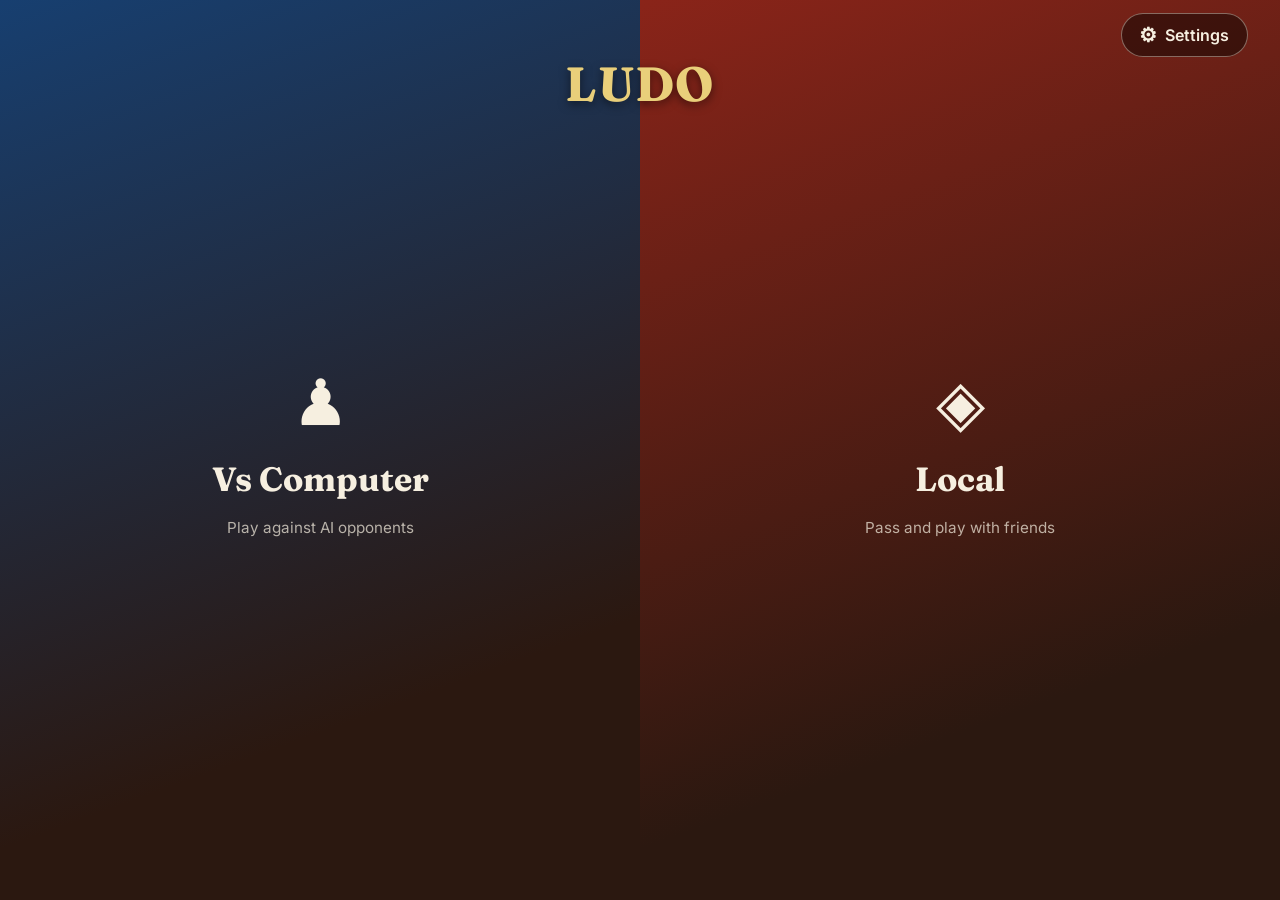
==== commit 0e567dd0: "Fixed computer's pieces could be moved by player, after third 6 the pieces glow as movable, on resum" ====
--- a/game.html
+++ b/game.html
@@ -3,43 +3,58 @@
 <head>
 <meta charset="UTF-8">
 <meta name="viewport" content="width=device-width, initial-scale=1, viewport-fit=cover">
+<meta name="theme-color" content="#2b1810">
+<meta http-equiv="Content-Security-Policy" content="default-src 'self'; img-src 'self' data:; object-src 'none'; base-uri 'none'; form-action 'none'">
+<link rel="icon" href="favicon.svg" type="image/svg+xml">
 <title>Ludo — Game</title>
-<link rel="stylesheet" href="css/style.css">
+<link rel="stylesheet" href="css/base.css">
+<link rel="stylesheet" href="css/game.css">
 <link rel="preload" href="fonts/fraunces-latin-wght-normal.woff2" as="font" type="font/woff2" crossorigin>
 <link rel="preload" href="fonts/inter-latin-wght-normal.woff2" as="font" type="font/woff2" crossorigin>
 <link rel="prefetch" href="index.html">
-<link rel="prefetch" href="js/state.js" as="script">
+<link rel="prefetch" href="css/home.css" as="style">
 <link rel="prefetch" href="js/home.js" as="script">
 <script defer blocking="render" src="js/constants.js"></script>
 <script defer blocking="render" src="js/storage.js"></script>
+<script defer blocking="render" src="js/state.js"></script>
 <script defer blocking="render" src="js/game-state.js"></script>
 <script defer blocking="render" src="js/rules.js"></script>
 <script defer blocking="render" src="js/ai.js"></script>
 <script defer blocking="render" src="js/board.js"></script>
-<script defer blocking="render" src="js/render.js"></script>
-<script defer blocking="render" src="js/dice.js"></script>
+<script defer blocking="render" src="js/hud.js"></script>
+<script defer blocking="render" src="js/turn.js"></script>
 <script defer blocking="render" src="js/game.js"></script>
 </head>
 <body>
 
-<div id="game" class="screen active">
+<main id="game" class="screen">
   <button type="button" class="back-btn" id="quitBtn">← Exit</button>
-  <div class="turn-title" id="turnTitle"></div>
+  <p class="turn-title" id="turnTitle" role="status"></p>
   <div class="arena">
     <div class="table">
       <div class="dice-slot tl"></div>
       <div class="dice-slot tr"></div>
-      <div class="board-wrap"><div class="board" id="board"></div></div>
+      <div class="board-wrap"><div class="board" id="board" role="group" aria-label="Game board"></div></div>
       <div class="dice-slot bl"></div>
       <div class="dice-slot br"></div>
     </div>
   </div>
+</main>
+
+<div class="winner-overlay" id="winnerOverlay" role="dialog" aria-modal="true" aria-labelledby="winnerText" hidden>
+  <h2 id="winnerText"></h2>
+  <button type="button" class="cream-btn" id="playAgainBtn">Play again</button>
+  <a class="ghost-btn" href="index.html">Main menu</a>
 </div>
 
-<div class="winner-overlay" id="winnerOverlay">
-  <h2 id="winnerText"></h2>
-  <button type="button" class="cream-btn" id="playAgainBtn">Play again</button>
-</div>
+<dialog class="quit-dialog" id="quitDialog" aria-labelledby="quitTitle">
+  <h2 id="quitTitle">Leave this game?</h2>
+  <p>Your progress will be lost.</p>
+  <div class="dialog-actions">
+    <button type="button" class="cream-btn" id="stayBtn">Keep playing</button>
+    <button type="button" class="ghost-btn" id="leaveBtn">Leave game</button>
+  </div>
+</dialog>
 
 </body>
 </html>
--- a/css/base.css
+++ b/css/base.css
@@ -0,0 +1,82 @@
+/* Self-hosted (latin subset, variable weight): same origin as the game, so a cold load never waits on a third party.
+   `block` keeps text hidden for a moment rather than drawn in a fallback face that then jumps. */
+@font-face{font-family:'Fraunces';font-style:normal;font-weight:100 900;font-display:block;src:url('../fonts/fraunces-latin-wght-normal.woff2') format('woff2');}
+@font-face{font-family:'Inter';font-style:normal;font-weight:100 900;font-display:block;src:url('../fonts/inter-latin-wght-normal.woff2') format('woff2');}
+
+:root{
+  color-scheme:dark;
+  --wood-dark:#2b1810; --wood:#4a2e1f; --wood-light:#6b4226;
+  --ivory-2:#e8dabb;
+  --cream:#f6efe0; --cream-dim:rgba(246,239,224,.55); --cream-soft:rgba(246,239,224,.72);
+  --red:#c0392b;   --red-d:#8a2419;
+  --green:#1e8449; --green-d:#125c31;
+  --yellow:#e1a014; --yellow-d:#a9760a;
+  --blue:#2461a8;  --blue-d:#173f70;
+  --gold-light:#e9cf7a; --gold-glow:#ffb800;
+  --font-display:'Fraunces',serif; --font-body:'Inter',sans-serif;
+  /* legible over any colour field */
+  --text-shadow:0 1px 3px rgba(0,0,0,.9),0 2px 10px rgba(0,0,0,.65);
+}
+/* Registered so a colour swap can be eased (the game screen takes the mover's colour). */
+@property --tone{syntax:'<color>';inherits:true;initial-value:transparent;}
+@property --tone-d{syntax:'<color>';inherits:true;initial-value:transparent;}
+
+*{box-sizing:border-box;margin:0;padding:0;}
+html,body{height:100%;overflow:hidden;overscroll-behavior:none;}
+body{
+  font-family:var(--font-body);color:var(--cream);
+  background:radial-gradient(ellipse at 50% 30%,var(--wood-light) 0%,var(--wood) 55%,var(--wood-dark) 100%);
+}
+button{font:inherit;color:inherit;background:none;border:none;cursor:pointer;}
+button:disabled{cursor:default;}
+a{color:inherit;}
+:focus-visible{outline:2px solid var(--gold-light);outline-offset:3px;}
+
+/* Every page is a single screen filling the window. */
+.screen{position:fixed;inset:0;display:flex;flex-direction:column;align-items:center;justify-content:center;overflow:hidden;}
+
+/* Every screen is its own page, so a page change is a full reload. Opting in here (all pages share this file)
+   makes the browser cross-fade from the old page to the new one; browsers without support just switch pages. */
+@media (prefers-reduced-motion:no-preference){
+  @view-transition{navigation:auto;}
+  ::view-transition-group(root){animation-duration:.18s;}
+}
+/* One switch for every transition and animation in the game, JS-driven pieces included (they glide by transition). */
+@media (prefers-reduced-motion:reduce){
+  *,::before,::after{transition-duration:.01ms !important;animation-duration:.01ms !important;animation-iteration-count:1 !important;}
+}
+
+/* Each player's colour: an element takes --tone / --tone-d from one of these classes. */
+.tone-red{--tone:var(--red);--tone-d:var(--red-d);}
+.tone-green{--tone:var(--green);--tone-d:var(--green-d);}
+.tone-yellow{--tone:var(--yellow);--tone-d:var(--yellow-d);}
+.tone-blue{--tone:var(--blue);--tone-d:var(--blue-d);}
+
+.page-title{
+  position:absolute;top:6%;left:0;right:0;text-align:center;z-index:2;pointer-events:none;
+  font-family:var(--font-display);font-weight:700;letter-spacing:.03em;
+  font-size:clamp(1.8rem,4.4vw,3rem);color:var(--gold-light);
+  text-shadow:0 3px 10px rgba(0,0,0,.5);
+}
+
+/* Back/Exit sits directly on the colour, like the page title: no bar behind it. The negative margin pads the
+   touch target without moving the label. */
+.back-btn{
+  position:absolute;z-index:2;top:calc(env(safe-area-inset-top,0px) + 1.1rem);left:clamp(1rem,3vw,2rem);
+  font:500 .9rem var(--font-body);text-decoration:none;text-shadow:var(--text-shadow);padding:.6rem;margin:-.6rem;
+}
+
+.cream-btn{
+  width:min(22rem,80%);padding:.85em 0;border-radius:6px;
+  background:var(--cream);color:var(--wood-dark);
+  font:700 clamp(1.05rem,2.4vw,1.3rem) var(--font-display);
+}
+
+/* The shape itself, also used by the option previews on the settings page. */
+.token{display:block;width:100%;aspect-ratio:1/1;background:var(--tone);}
+.token.pawn{mask:url("data:image/svg+xml,%3Csvg xmlns='http://www.w3.org/2000/svg' viewBox='2.2 2.1 19.6 19.6'%3E%3Cpath d='M12 2.4a3.5 3.5 0 1 1 0 7 3.5 3.5 0 0 1 0-7zM8.6 10.2h6.8v1.9H8.6zM9.9 12.1h4.2c.1 3 1.3 5.1 3.1 6.4H6.8c1.8-1.3 3-3.4 3.1-6.4zM5.6 18.6h12.8v2.9H5.6z'/%3E%3C/svg%3E") center / contain no-repeat;}
+.token.disc{
+  border-radius:50%;box-shadow:inset 0 0 0 .14rem rgba(0,0,0,.28);
+  /* a cream ring around a solid centre, so a disc standing on a cell of its own colour still stands out */
+  background:radial-gradient(circle,var(--tone) 0 22%,var(--cream) 23% 38%,transparent 39%),var(--tone);
+}
--- a/css/game.css
+++ b/css/game.css
@@ -0,0 +1,168 @@
+/* The whole screen is the colour of whoever's turn it is - same recipe as a setup seat - and eases to the
+   next mover's colour when the turn passes. hud.js puts the mover's tone class on #game. */
+#game{
+  justify-content:flex-start;
+  background:linear-gradient(160deg,var(--tone-d),var(--wood-dark) 75%);
+  transition:--tone-d .45s ease;
+  padding:calc(env(safe-area-inset-top,0px) + 3.4rem) max(1rem,env(safe-area-inset-right,0px))
+          calc(env(safe-area-inset-bottom,0px) + .8rem) max(1rem,env(safe-area-inset-left,0px));
+}
+.turn-title{
+  position:absolute;z-index:2;top:calc(env(safe-area-inset-top,0px) + 1rem);left:50%;translate:-50% 0;
+  font:700 clamp(1.05rem,2.2vw,1.35rem) var(--font-display);white-space:nowrap;
+  text-shadow:var(--text-shadow);
+}
+
+/* The arena takes whatever the title leaves over and measures it (container units);
+   the table inside is sized from that, so the board is always a true square that fits.
+   Tall arenas put the dice in rows above/below the board, wide ones in columns beside it. */
+.arena{flex:1 1 0;min-height:0;width:100%;container:arena / size;display:grid;place-items:center;}
+.table{
+  --die:clamp(3rem,15cqmin,5.6rem);
+  --board:min(100cqw,100cqh - 2*var(--die));
+  display:grid;
+  grid-template-areas:"tl tr" "board board" "bl br";
+  grid-template-columns:repeat(2,calc(var(--board) / 2));
+  grid-template-rows:var(--die) var(--board) var(--die);
+}
+@container arena (min-aspect-ratio:1/1){
+  .table{
+    --board:min(100cqh,100cqw - 2*var(--die));
+    grid-template-areas:"tl board tr" "bl board br";
+    grid-template-columns:var(--die) var(--board) var(--die);
+    grid-template-rows:repeat(2,calc(var(--board) / 2));
+  }
+}
+
+/* ---- dice ---- */
+.dice-slot{display:grid;}
+.dice-slot.tl{grid-area:tl;place-content:center start;} .dice-slot.tr{grid-area:tr;place-content:center end;}
+.dice-slot.bl{grid-area:bl;place-content:center start;} .dice-slot.br{grid-area:br;place-content:center end;}
+@container arena (min-aspect-ratio:1/1){
+  .dice-slot.tl,.dice-slot.tr{place-content:start center;}
+  .dice-slot.bl,.dice-slot.br{place-content:end center;}
+}
+/* A die is a board cell that rolls: the same cream tile, with pips in its player's colour. Only the die of
+   whoever is on the move is at full strength; while it waits to be rolled it takes the same steady gold rim and
+   halo as a movable piece. */
+.dice-cube{
+  --lift:0 .2rem 0 rgba(0,0,0,.28),0 .5rem .9rem rgba(0,0,0,.4);
+  width:calc(var(--die) * .82);aspect-ratio:1/1;border-radius:14%;
+  background:linear-gradient(180deg,#fffaf0,var(--cream) 60%,var(--ivory-2));
+  display:grid;grid-template-columns:repeat(3,1fr);grid-template-rows:repeat(3,1fr);padding:12%;
+  box-shadow:var(--lift);
+  opacity:.55;transition:opacity .3s ease;
+}
+.dice-cube.turn{opacity:1;}
+.dice-cube.ready{box-shadow:0 0 0 .14rem var(--gold-light),0 0 .4rem var(--gold-glow),var(--lift);}
+.dice-cube.rolling{animation:diceShake .13s linear infinite;}
+@keyframes diceShake{0%{transform:rotate(-6deg);}50%{transform:rotate(6deg);}100%{transform:rotate(-6deg);}}
+.pip{width:100%;height:100%;border-radius:50%;background:var(--tone-d);opacity:0;align-self:center;justify-self:center;}
+.pip.on{opacity:1;}
+
+/* ---- board ---- */
+/* The four setup seats set into one wood table. Each yard is a colour field with a crisp edge that fades into
+   the wood toward the centre; the track is a path of cream beads across the wood between them; the centre
+   is where the four colours meet. board.js sets --grid, --yard, --court, --core and --core-at from constants.js. */
+.board-wrap{grid-area:board;border-radius:.25rem;overflow:hidden;box-shadow:0 0 0 1px rgba(246,239,224,.14),0 1rem 2.2rem rgba(0,0,0,.5);}
+.board{
+  position:relative;width:100%;height:100%;
+  display:grid;grid-template:repeat(var(--grid),1fr) / repeat(var(--grid),1fr);
+  background:var(--wood-dark);
+}
+
+/* A yard owns a YARD_SIZE square in its corner: the seat's colour field, and the four wells its pieces wait in. */
+.yard{position:relative;display:grid;grid-template:repeat(var(--yard),1fr) / repeat(var(--yard),1fr);}
+.yard.tl{grid-area:1 / 1 / span var(--yard) / span var(--yard);}
+.yard.tr{grid-area:1 / span var(--yard) / span var(--yard) / -1;}
+.yard.bl{grid-area:span var(--yard) / 1 / -1 / span var(--yard);}
+.yard.br{grid-area:span var(--yard) / span var(--yard) / -1 / -1;}
+.quarter{position:absolute;inset:0;background:linear-gradient(var(--toward),var(--tone),var(--tone-d) 45%,var(--wood-dark));}
+.yard.tl .quarter{--toward:to bottom right;}
+.yard.tr .quarter{--toward:to bottom left;}
+.yard.bl .quarter{--toward:to top right;}
+.yard.br .quarter{--toward:to top left;}
+.yard.idle .quarter{background:var(--wood);}
+.courtyard{
+  grid-area:2 / 2 / span var(--court) / span var(--court);
+  position:relative;display:grid;grid-template:1fr 1fr / 1fr 1fr;place-items:center;
+}
+.socket{width:50%;aspect-ratio:1/1;border-radius:50%;background:rgba(20,8,4,.4);box-shadow:inset 0 .12rem .3rem rgba(0,0,0,.45);}
+
+/* Cells: ring (shared track) and lane (a colour's home stretch). Each is a bead on the wood; a start cell
+   is a ring cell in its player's colour. */
+.cell{position:relative;}
+.cell::before{content:'';position:absolute;inset:9%;border-radius:50%;background:var(--cream);}
+.cell.lane::before,.cell.start::before{background:var(--tone);}
+.cell.lane.idle::before{background:var(--wood);}
+.cell.safe::after{
+  content:'';position:absolute;inset:26%;background:var(--wood-light);
+  clip-path:polygon(50% 0,62% 38%,100% 50%,62% 62%,50% 100%,38% 62%,0 50%,38% 38%);
+}
+.cell.start.safe::after{background:var(--cream);}
+
+/* The centre: CORE_SIZE squared, cut on both diagonals into one triangle per corner, each facing the lane
+   that feeds it. Finished pieces rest in their colour's triangle. */
+.core{
+  grid-area:var(--core-at) / var(--core-at) / span var(--core) / span var(--core);
+  position:relative;overflow:hidden;background:var(--wood-dark);
+}
+.wedge{position:absolute;inset:0;background:var(--tone);}
+.wedge.idle{background:var(--wood);}
+.wedge.tl{clip-path:polygon(0 0,0 100%,50% 50%);}      /* left  : tl's lane arrives from the left   */
+.wedge.tr{clip-path:polygon(0 0,100% 0,50% 50%);}      /* top   : tr's lane arrives from the top    */
+.wedge.br{clip-path:polygon(100% 0,100% 100%,50% 50%);}/* right : br's lane arrives from the right  */
+.wedge.bl{clip-path:polygon(0 100%,100% 100%,50% 50%);}/* bottom: bl's lane arrives from the bottom */
+
+/* ---- pieces ---- */
+/* A piece is its player's colour with a cream edge, drawn as a pawn or a disc (the Pieces setting). The edge and
+   the shadow are filters on the piece; the shape is the .token inside it (a filter runs before a mask, so they
+   cannot share an element). --x / --y are the piece's centre in cell units, set by Ludo.placePieces; size and
+   centring are in percentages of the board, so a piece follows the board at any size. */
+.piece{
+  --k:1;--size:calc(100% / var(--grid) * .9);--rim:var(--cream);--rim-w:.1rem;--move:.45s;
+  position:absolute;z-index:6;
+  left:calc(var(--x) * 100% / var(--grid));top:calc(var(--y) * 100% / var(--grid));
+  width:var(--size);aspect-ratio:1/1;margin:calc(var(--size) / -2);
+  scale:var(--k);
+  --rim-fx:drop-shadow(var(--rim-w) 0 0 var(--rim)) drop-shadow(calc(var(--rim-w) * -1) 0 0 var(--rim))
+           drop-shadow(0 var(--rim-w) 0 var(--rim)) drop-shadow(0 calc(var(--rim-w) * -1) 0 var(--rim));
+  --lift-fx:drop-shadow(0 .15rem .2rem rgba(0,0,0,.55));
+  filter:var(--rim-fx) var(--lift-fx);
+  transition:left var(--move) cubic-bezier(.4,0,.2,1),top var(--move) cubic-bezier(.4,0,.2,1),scale .2s ease;
+}
+.piece.stacked{--k:.76;}
+.piece.done{--k:.58;}
+/* a piece walking to its new cell: full size and above everything else it passes (Ludo.walkPiece sets --move) */
+.piece.moving{--k:1;z-index:9;}
+.piece.movable{
+  --rim:var(--gold-light);--rim-w:.14rem;z-index:8;
+  filter:var(--rim-fx) drop-shadow(0 0 .4rem var(--gold-glow)) var(--lift-fx);   /* the halo exists only here: a blur pass per piece is costly */
+}
+
+/* ---- overlays ---- */
+@keyframes fadeIn{from{opacity:0;}to{opacity:1;}}
+
+/* The win is a full field in the winner's colour, like a setup seat. */
+.winner-overlay{
+  position:fixed;inset:0;z-index:50;display:flex;align-items:center;justify-content:center;flex-direction:column;gap:1.2em;
+  background:linear-gradient(160deg,var(--tone-d),var(--wood-dark) 75%);
+  animation:fadeIn .4s ease both;
+}
+.winner-overlay[hidden]{display:none;}
+.winner-overlay h2{font-family:var(--font-display);font-size:clamp(1.8rem,5vw,3rem);color:var(--cream);text-align:center;padding:0 1em;margin-bottom:.4em;text-shadow:0 2px 12px rgba(0,0,0,.6);}
+
+.ghost-btn{
+  width:min(22rem,80%);padding:.8em 0;border:1px solid var(--cream-dim);border-radius:6px;
+  font:600 1rem var(--font-body);text-align:center;text-decoration:none;
+}
+.ghost-btn:hover{border-color:var(--cream);}
+
+.quit-dialog{
+  margin:auto;width:min(24rem,90vw);padding:1.8rem 1.6rem;border:1px solid rgba(246,239,224,.2);border-radius:8px;
+  background:var(--wood-dark);color:var(--cream);text-align:center;
+}
+.quit-dialog::backdrop{background:rgba(0,0,0,.6);}
+.quit-dialog h2{font:700 1.4rem var(--font-display);margin-bottom:.5em;}
+.quit-dialog p{color:var(--cream-soft);margin-bottom:1.4em;}
+.dialog-actions{display:flex;flex-direction:column;align-items:center;gap:.8em;}
--- a/css/home.css
+++ b/css/home.css
@@ -0,0 +1,23 @@
+#home{flex-direction:row;}
+.home-panel{
+  flex:1;height:100%;display:flex;flex-direction:column;align-items:center;justify-content:center;gap:1.1em;
+  transition:flex .35s ease;
+}
+.home-panel:hover{flex:1.12;}
+.home-panel.computer{background:linear-gradient(160deg,var(--blue-d),var(--wood-dark) 75%);}
+.home-panel.local{background:linear-gradient(160deg,var(--red-d),var(--wood-dark) 75%);}
+.home-panel .icon{font-size:clamp(2.6rem,6vw,4rem);}
+.home-panel .label{font-family:var(--font-display);font-weight:700;font-size:clamp(1.3rem,3.4vw,2.1rem);}
+.home-panel .sub{opacity:.7;font-size:clamp(.75rem,1.6vw,.95rem);max-width:70%;text-align:center;}
+
+/* The way into the settings: a labelled pill on a dark backing, so it stays readable over either panel colour,
+   with a target at least 44px tall (the touch-size guideline) rather than a few pixels of bare text. */
+.settings-link{
+  position:absolute;z-index:2;top:calc(env(safe-area-inset-top,0px) + .8rem);right:clamp(1rem,3vw,2rem);
+  display:flex;align-items:center;gap:.5rem;min-height:2.75rem;padding:0 1.1rem;
+  border:1px solid rgba(246,239,224,.4);border-radius:999px;background:rgba(20,8,4,.55);
+  font:600 1rem var(--font-body);text-decoration:none;
+  transition:background .15s ease,border-color .15s ease;
+}
+.settings-link:hover{background:rgba(20,8,4,.8);border-color:var(--gold-light);}
+.settings-icon{font-size:1.25rem;line-height:1;}
